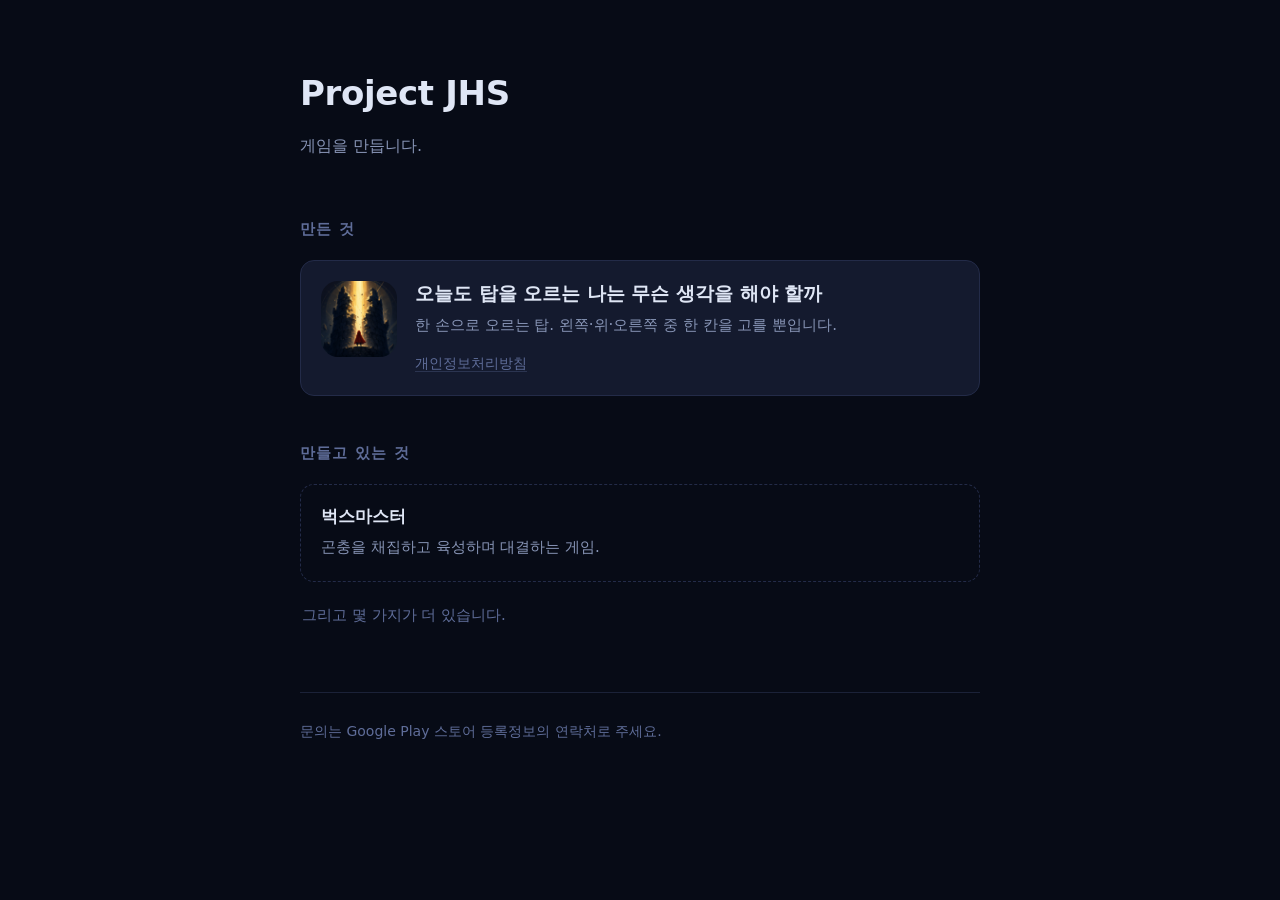
==== index.html @ ddb66b36 "개발자 페이지와 개인정보처리방침 Project JHS 의 공개 페이지입니다. 만드는 게임이 여럿이라 방침을 여기 한 저장소에 모으고, **게임마다 한 장씩** 둡니다.  한 장을 " ====
<!doctype html>
<html lang="ko">
<head>
<meta charset="utf-8">
<meta name="viewport" content="width=device-width, initial-scale=1">
<title>Project JHS</title>
<meta name="description" content="Project JHS — 게임을 만듭니다.">
<style>
  :root {
    --deep: #070b16; --wall: #141a2e; --panel: #19203a;
    --ink: #dfe6f5; --dim: #8794b5; --faint: #5f6d99; --red: #c02020;
  }
  * { margin: 0; padding: 0; box-sizing: border-box; }
  body {
    background: var(--deep); color: var(--ink);
    font: 16px/1.75 system-ui, -apple-system, "Apple SD Gothic Neo", sans-serif;
    padding: 64px 20px 90px;
  }
  .wrap { max-width: 680px; margin: 0 auto; }
  header { margin-bottom: 56px; }
  h1 { font-size: 34px; letter-spacing: -.01em; }
  .tag { color: var(--dim); margin-top: 8px; }
  h2 { font-size: 15px; color: var(--faint); letter-spacing: .08em;
       margin: 0 0 18px; font-weight: 600; }
  .game {
    display: flex; gap: 18px; align-items: flex-start;
    background: var(--wall); border: 1px solid #232b48;
    border-radius: 14px; padding: 20px; margin-bottom: 16px;
  }
  .game img { width: 76px; height: 76px; border-radius: 17px; flex: none; }
  .game .body { min-width: 0; }
  .game .name { font-size: 19px; font-weight: 700; line-height: 1.35; }
  .game .say { color: var(--dim); font-size: 15px; margin-top: 6px; }
  .game .links { margin-top: 12px; font-size: 14px; }
  .game .links a { color: var(--faint); text-decoration: none;
                   border-bottom: 1px solid #2b3450; }
  .game .links a:hover { color: var(--ink); border-color: var(--faint); }
  .game .links span { color: #2b3450; margin: 0 10px; }
  .soon { color: var(--faint); font-size: 15px; padding: 4px 2px; }
  /* 아직 안 낸 것 — 아이콘이 없으므로 글만 담습니다. 빈 네모를 두느니
     칸을 안 만드는 편이 낫습니다. */
  .making { background: none; border: 1px dashed #232b48; }
  .making .name { font-size: 17px; }
  footer { margin-top: 60px; padding-top: 26px; border-top: 1px solid #1b2238;
           color: var(--faint); font-size: 14px; }
  footer a { color: var(--dim); }
  @media (max-width: 480px) {
    body { padding: 44px 18px 70px; }
    h1 { font-size: 28px; }
    .game { gap: 14px; padding: 16px; }
    .game img { width: 60px; height: 60px; border-radius: 14px; }
  }
</style>
</head>
<body>
<div class="wrap">

  <header>
    <h1>Project JHS</h1>
    <p class="tag">게임을 만듭니다.</p>
  </header>

  <h2>만든 것</h2>

  <div class="game">
    <img src="icon.png" alt="">
    <div class="body">
      <div class="name">오늘도 탑을 오르는 나는 무슨 생각을 해야 할까</div>
      <div class="say">한 손으로 오르는 탑. 왼쪽·위·오른쪽 중 한 칸을 고를 뿐입니다.</div>
      <div class="links">
        <a href="privacy/whileclimbing.html">개인정보처리방침</a>
      </div>
    </div>
  </div>

  <h2 style="margin-top:44px">만들고 있는 것</h2>

  <div class="game making">
    <div class="body">
      <div class="name">벅스마스터</div>
      <div class="say">곤충을 채집하고 육성하며 대결하는 게임.</div>
    </div>
  </div>

  <p class="soon">그리고 몇 가지가 더 있습니다.</p>

  <footer>
    문의는 Google Play 스토어 등록정보의 연락처로 주세요.
  </footer>

</div>
</body>
</html>
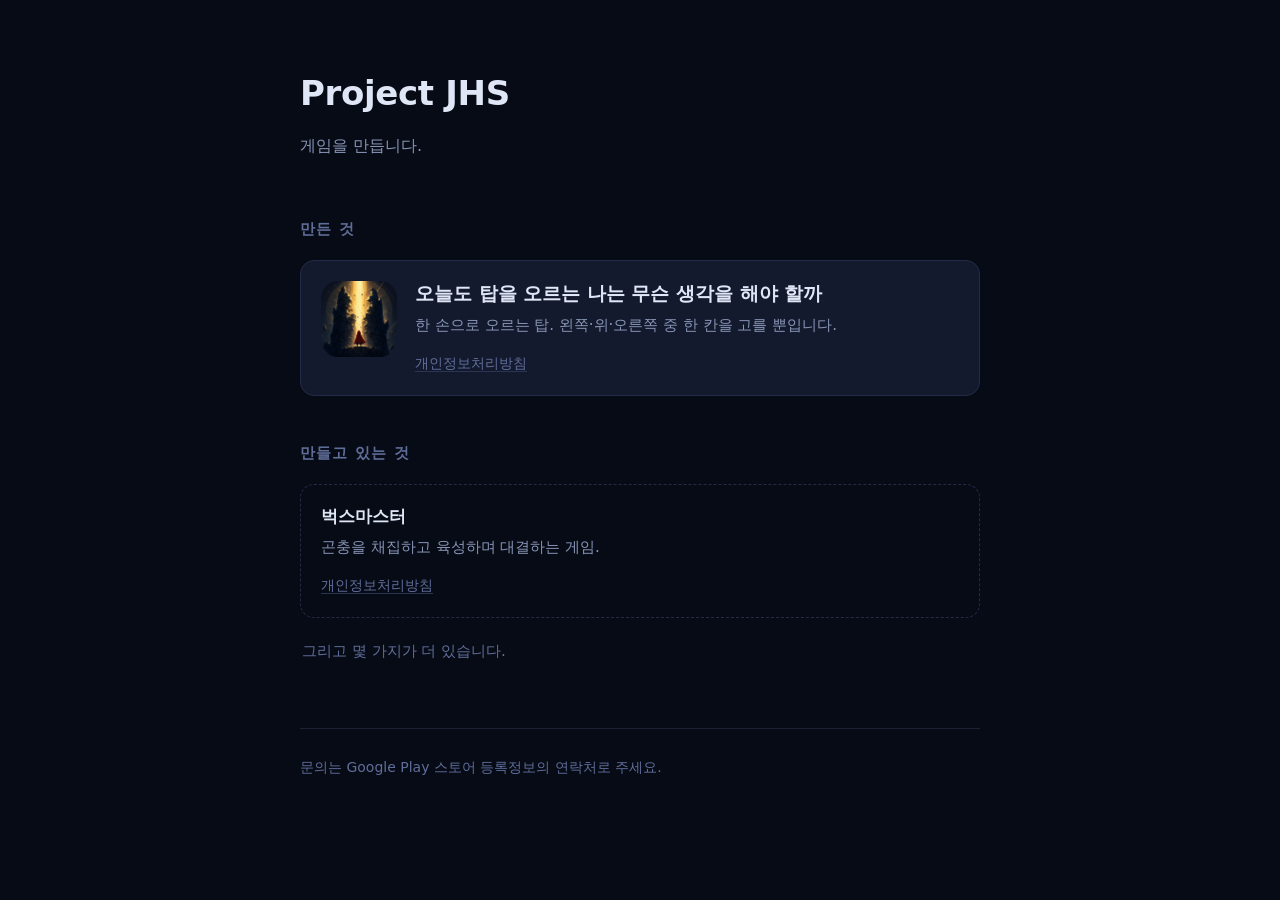
==== commit 704d8b58: "Publish versioned Bugs Master privacy pages without changing existing game policy" ====
--- a/index.html
+++ b/index.html
@@ -79,6 +79,9 @@
     <div class="body">
       <div class="name">벅스마스터</div>
       <div class="say">곤충을 채집하고 육성하며 대결하는 게임.</div>
+      <div class="links">
+        <a href="privacy/bugs-master.html">개인정보처리방침</a>
+      </div>
     </div>
   </div>
 
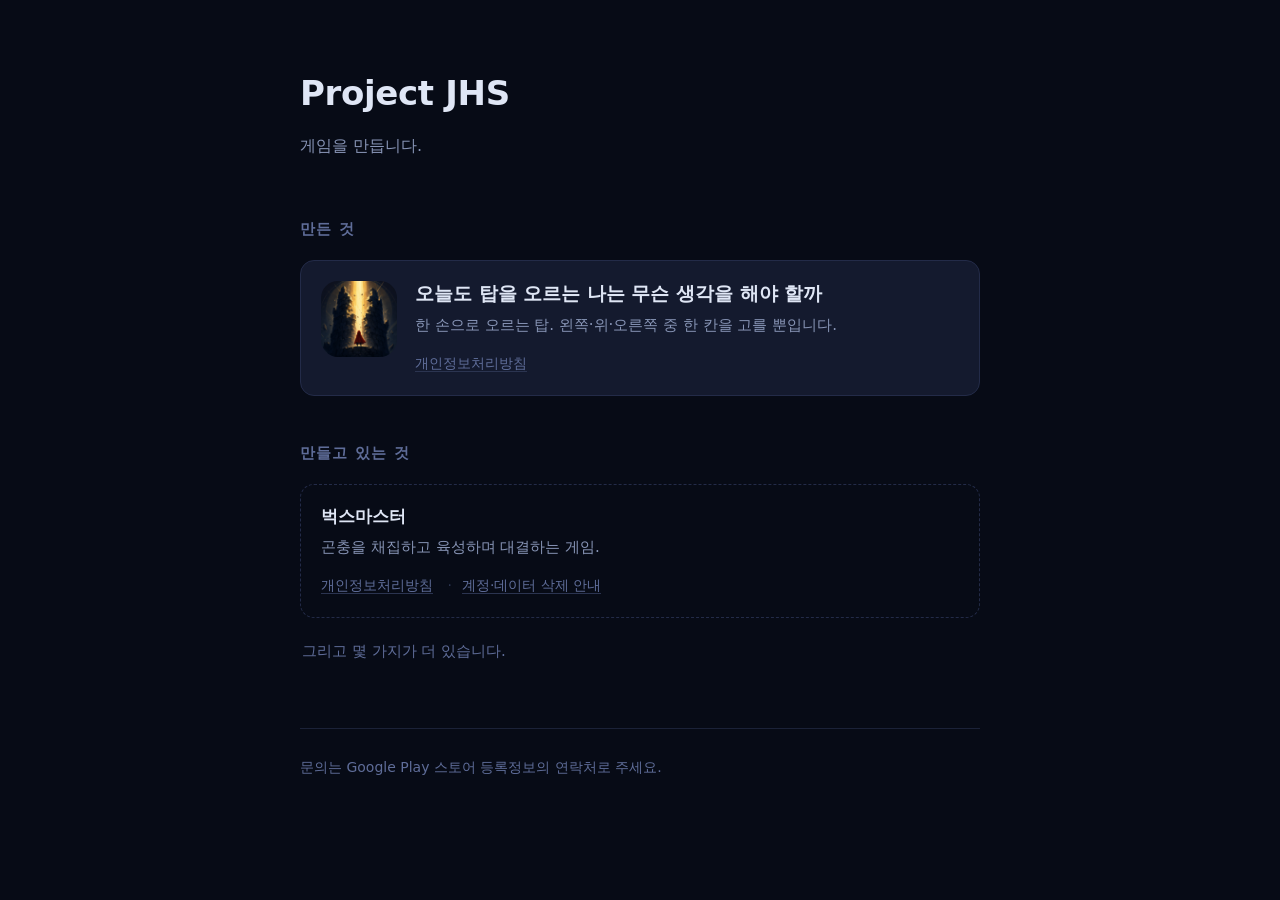
==== commit 91aacdba: "Add Bugs Master account and game data deletion guide" ====
--- a/index.html
+++ b/index.html
@@ -81,6 +81,7 @@
       <div class="say">곤충을 채집하고 육성하며 대결하는 게임.</div>
       <div class="links">
         <a href="privacy/bugs-master.html">개인정보처리방침</a>
+        <span>·</span><a href="privacy/bugs-master-deletion.html">계정·데이터 삭제 안내</a>
       </div>
     </div>
   </div>
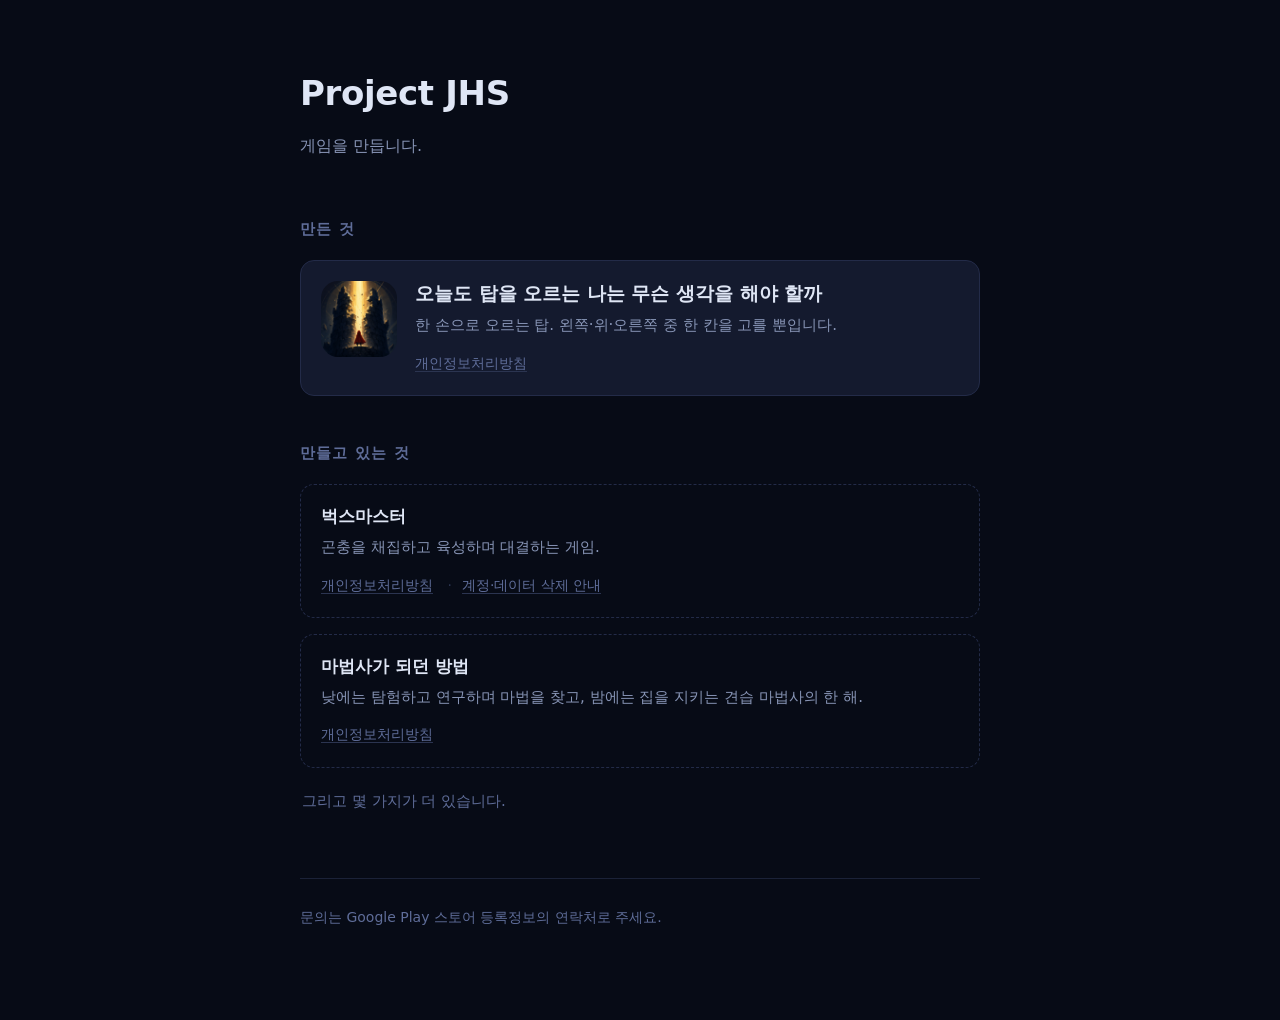
==== commit 8f0b4937: "Publish the How to Wizard privacy policy and list the game - privacy/how-to-wizard.html: device-only" ====
--- a/index.html
+++ b/index.html
@@ -86,6 +86,16 @@
     </div>
   </div>
 
+  <div class="game making">
+    <div class="body">
+      <div class="name">마법사가 되던 방법</div>
+      <div class="say">낮에는 탐험하고 연구하며 마법을 찾고, 밤에는 집을 지키는 견습 마법사의 한 해.</div>
+      <div class="links">
+        <a href="privacy/how-to-wizard.html">개인정보처리방침</a>
+      </div>
+    </div>
+  </div>
+
   <p class="soon">그리고 몇 가지가 더 있습니다.</p>
 
   <footer>
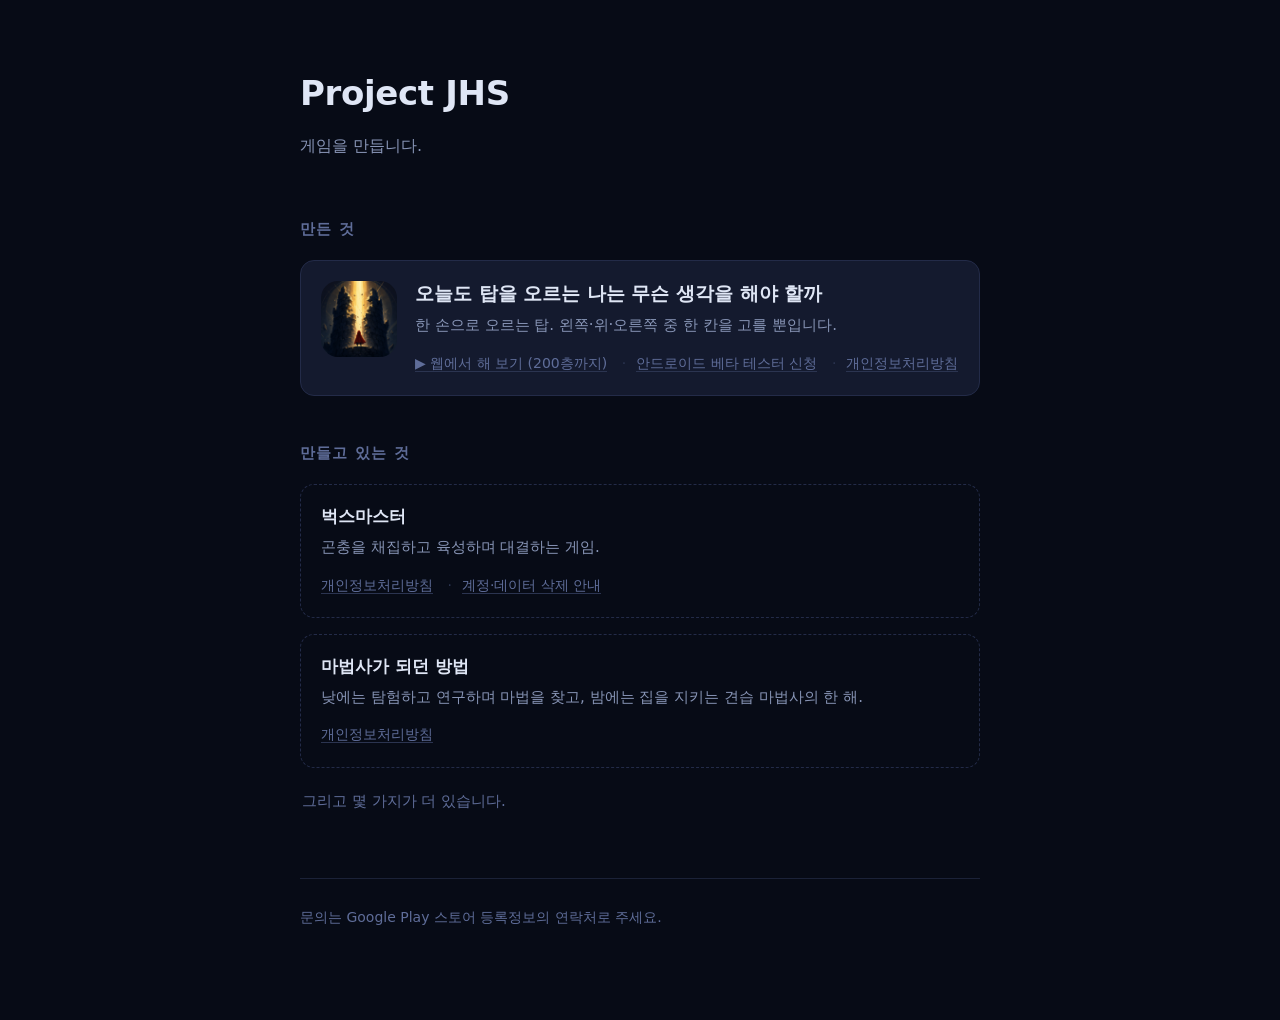
==== commit e3d84cf8: "오탑무 웹 체험판을 올립니다 (200층까지) whileclimbing/ 에 체험판 한 장(약 9.5MB)을 둡니다. 소스는 계속 비공개 저장소에 있고, 여기에는 구운 파일만 올립니" ====
--- a/index.html
+++ b/index.html
@@ -68,7 +68,9 @@
       <div class="name">오늘도 탑을 오르는 나는 무슨 생각을 해야 할까</div>
       <div class="say">한 손으로 오르는 탑. 왼쪽·위·오른쪽 중 한 칸을 고를 뿐입니다.</div>
       <div class="links">
-        <a href="privacy/whileclimbing.html">개인정보처리방침</a>
+        <a href="whileclimbing/">▶ 웹에서 해 보기 (200층까지)</a>
+        <span>·</span><a href="https://forms.gle/QesmukNxzQuQWf7YA">안드로이드 베타 테스터 신청</a>
+        <span>·</span><a href="privacy/whileclimbing.html">개인정보처리방침</a>
       </div>
     </div>
   </div>
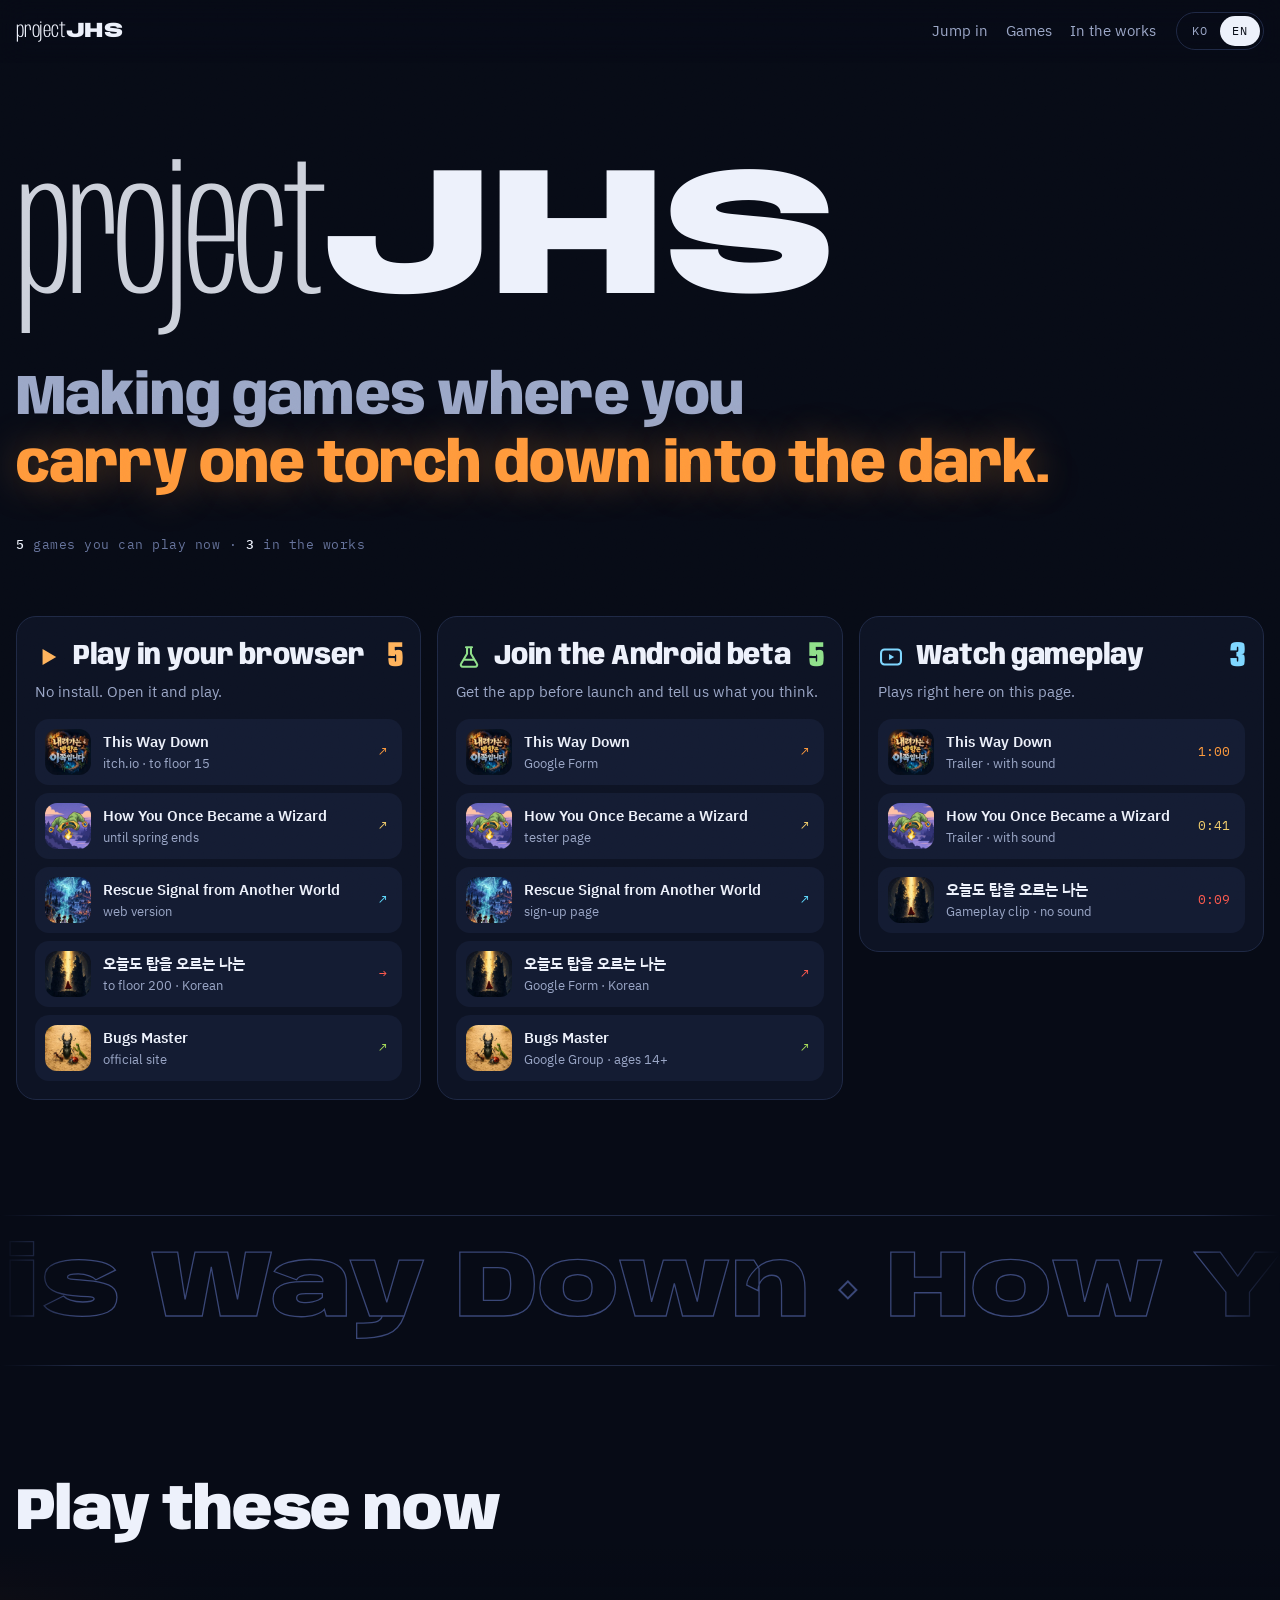
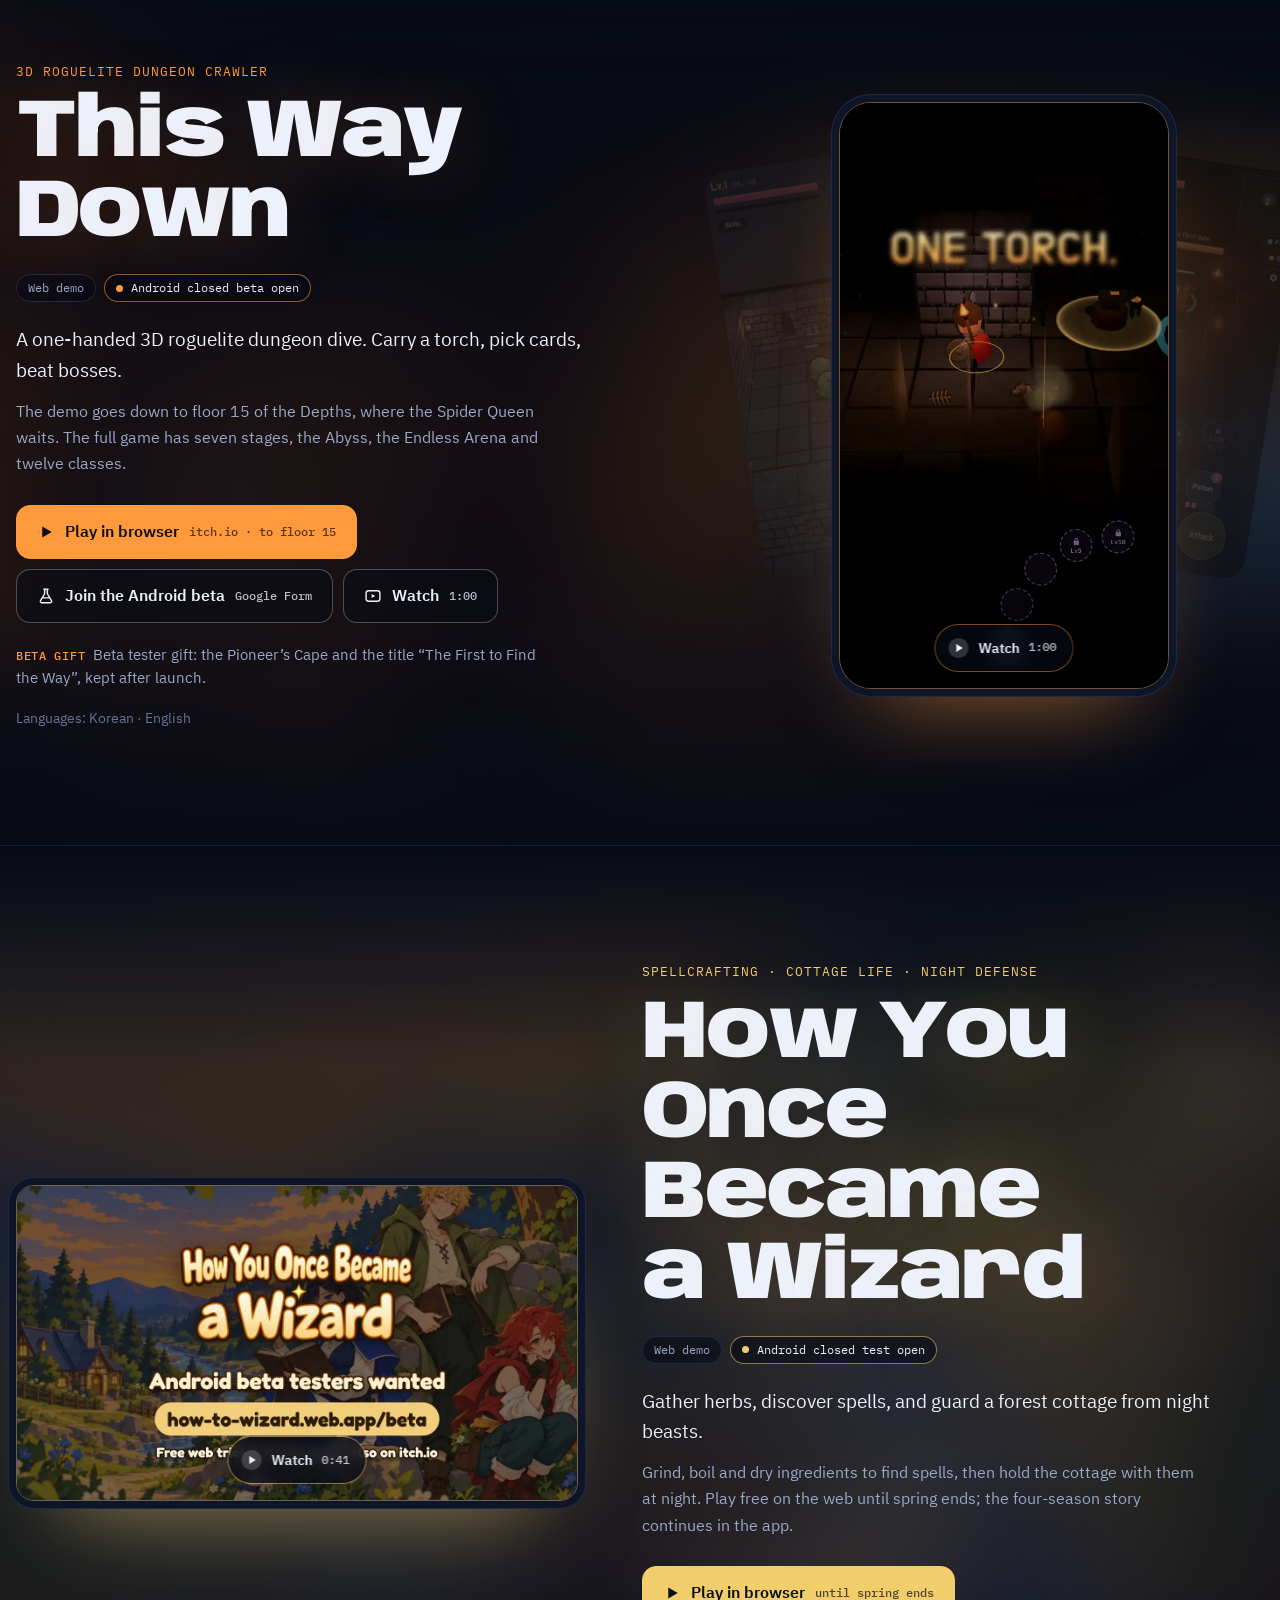
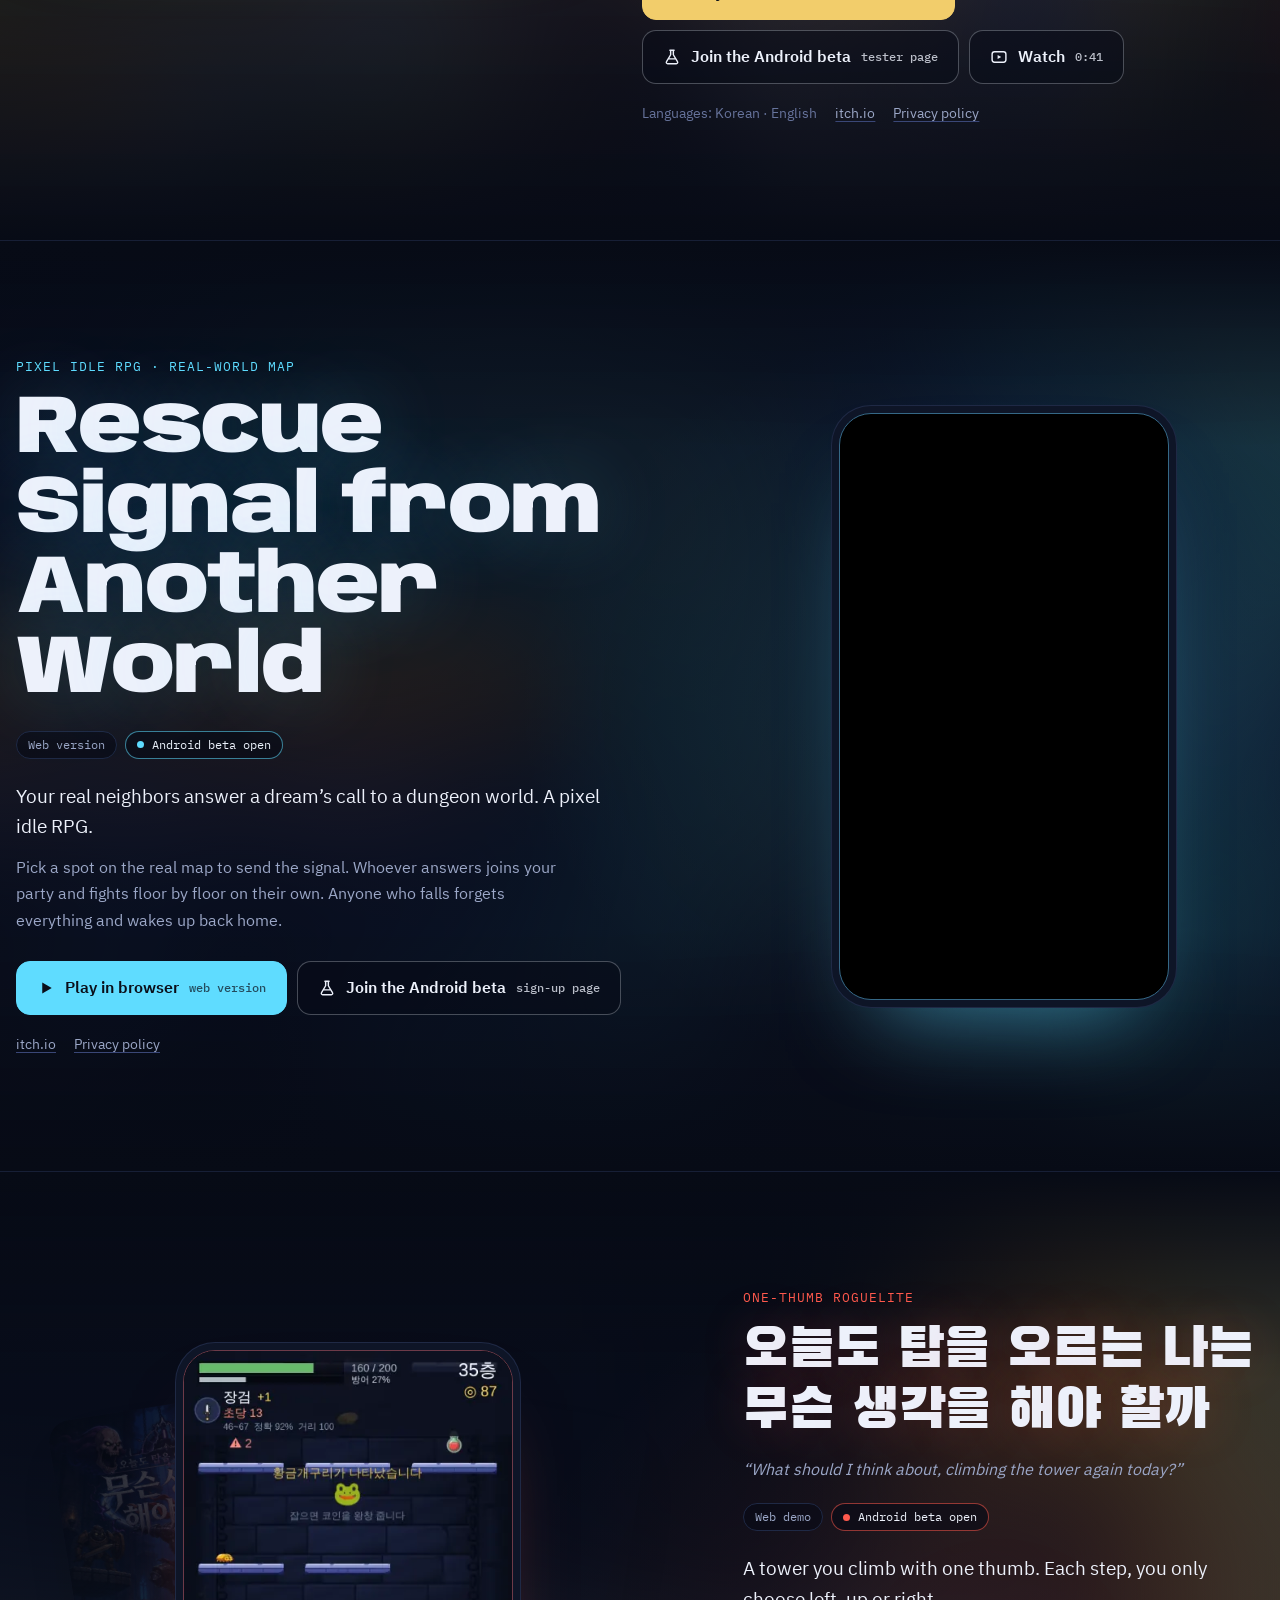
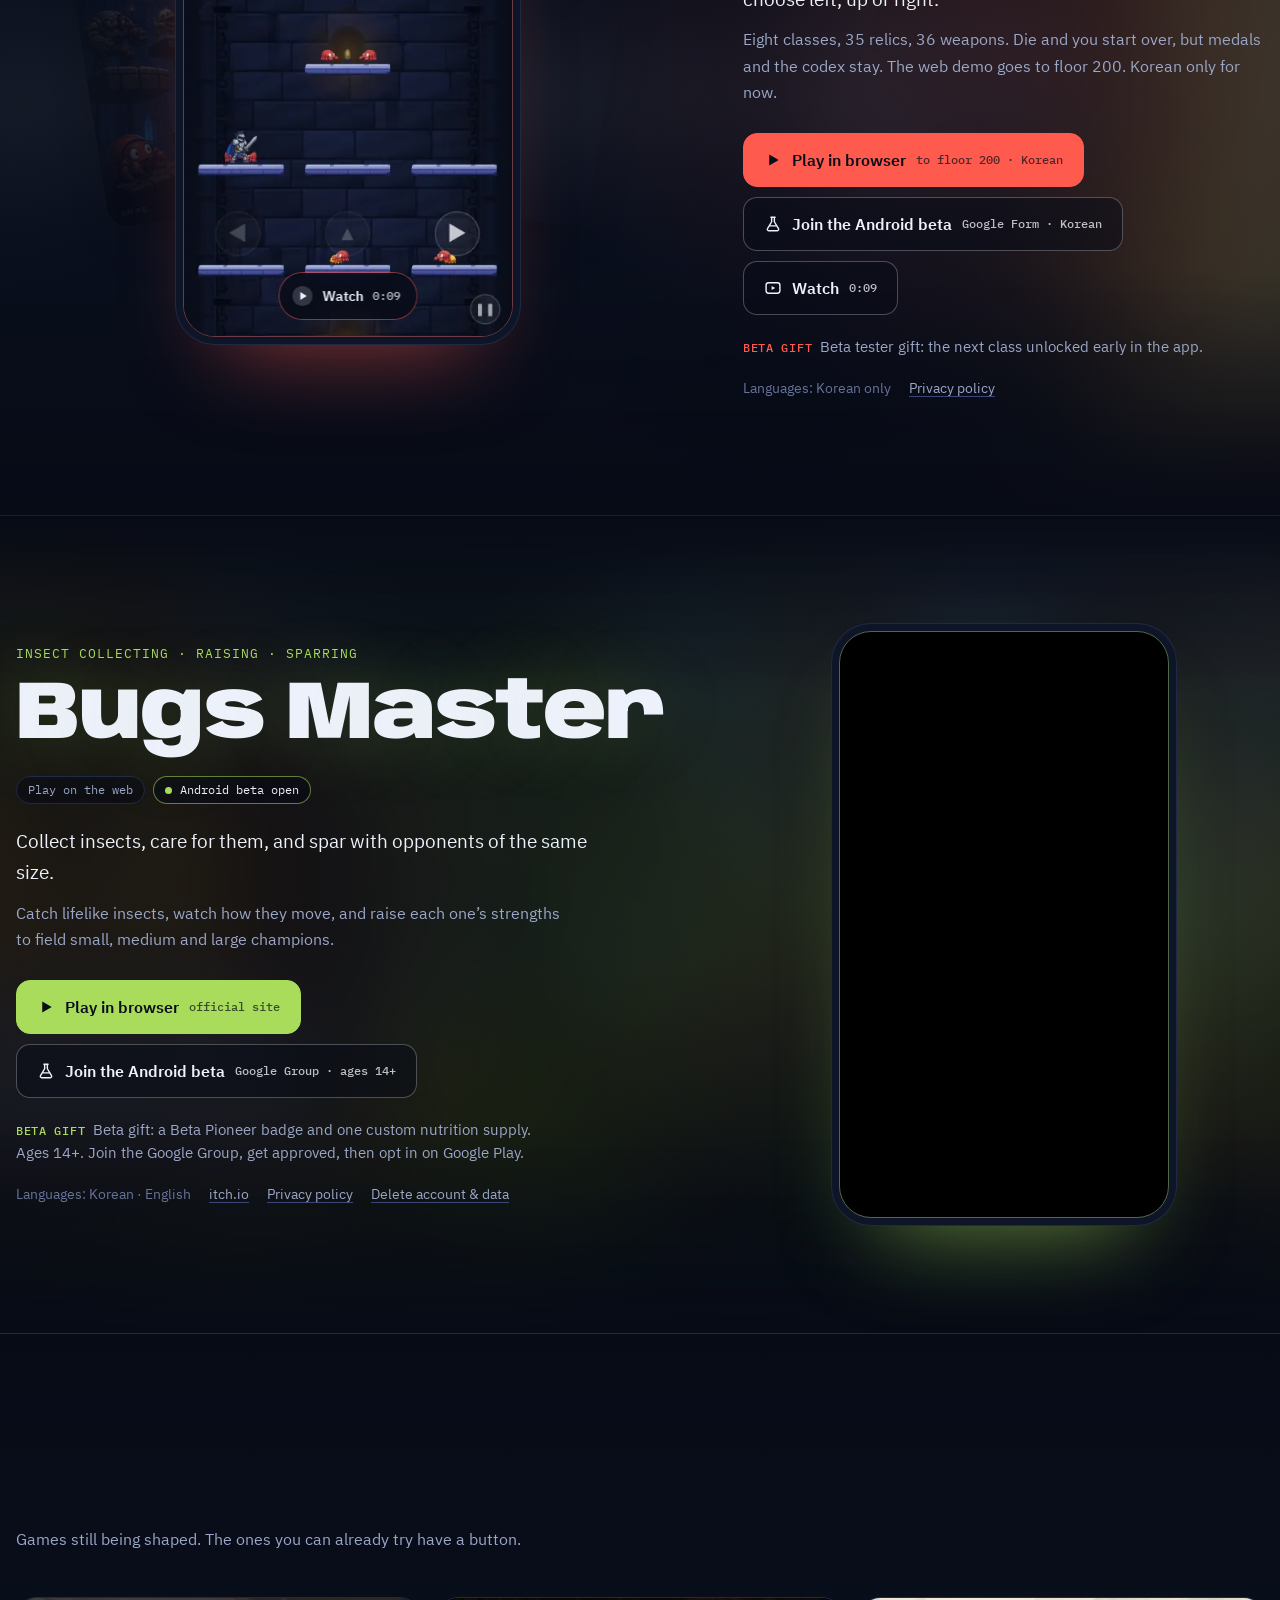
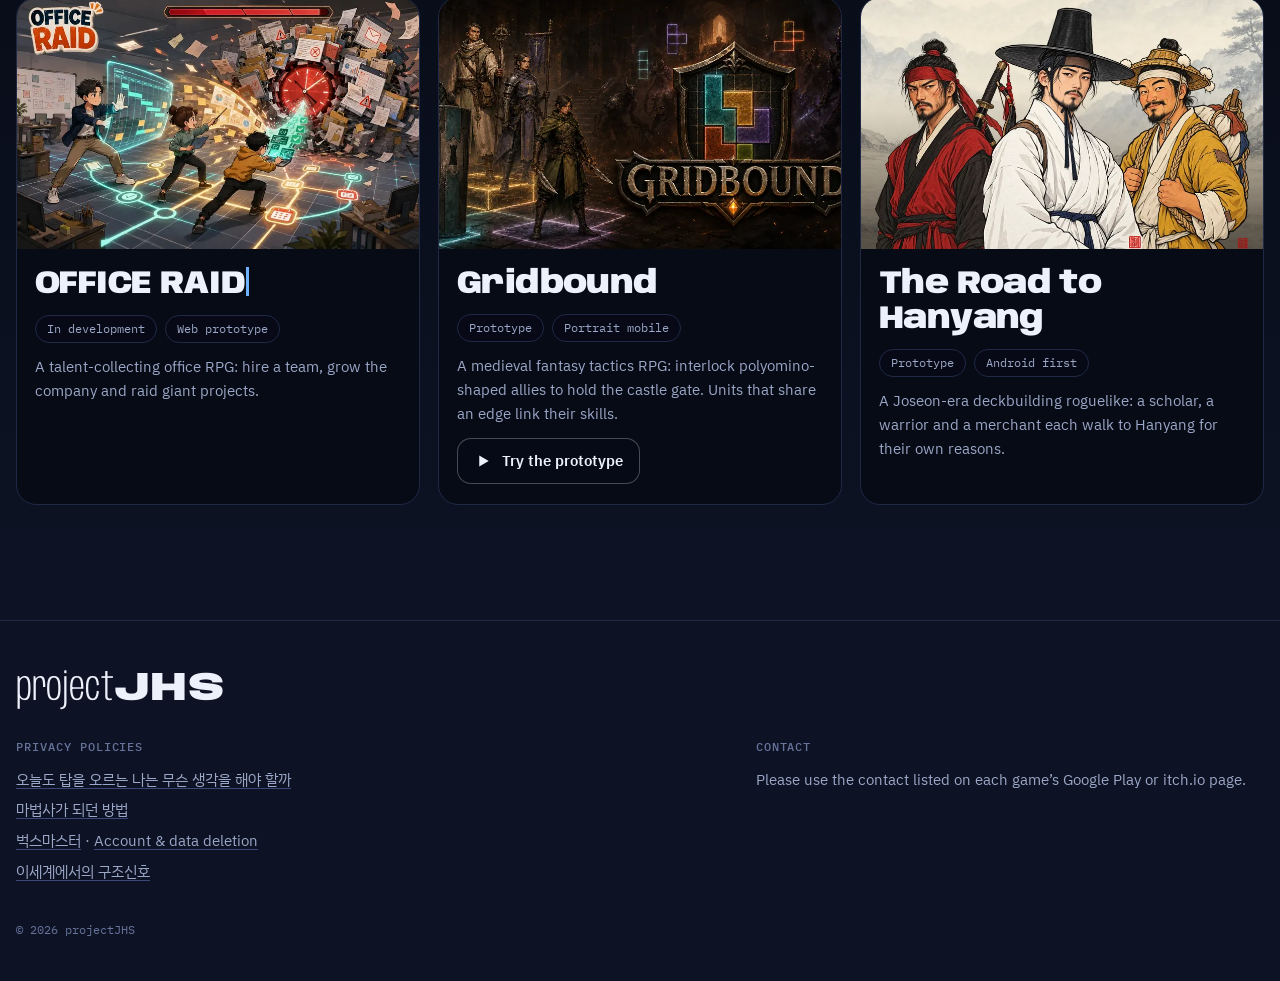
==== commit 47229d51: "첫 화면을 새로 만듭니다: 게임 8개 소개와 웹 체험·베타 신청·플레이 영상 바로 가기 (한국어/English) - 키네틱 타이포: 물결치듯 굵기와 폭이 바뀌는 projectJHS" ====
--- a/index.html
+++ b/index.html
@@ -2,108 +2,104 @@
 <html lang="ko">
 <head>
 <meta charset="utf-8">
-<meta name="viewport" content="width=device-width, initial-scale=1">
-<title>Project JHS</title>
-<meta name="description" content="Project JHS — 게임을 만듭니다.">
-<style>
-  :root {
-    --deep: #070b16; --wall: #141a2e; --panel: #19203a;
-    --ink: #dfe6f5; --dim: #8794b5; --faint: #5f6d99; --red: #c02020;
-  }
-  * { margin: 0; padding: 0; box-sizing: border-box; }
-  body {
-    background: var(--deep); color: var(--ink);
-    font: 16px/1.75 system-ui, -apple-system, "Apple SD Gothic Neo", sans-serif;
-    padding: 64px 20px 90px;
-  }
-  .wrap { max-width: 680px; margin: 0 auto; }
-  header { margin-bottom: 56px; }
-  h1 { font-size: 34px; letter-spacing: -.01em; }
-  .tag { color: var(--dim); margin-top: 8px; }
-  h2 { font-size: 15px; color: var(--faint); letter-spacing: .08em;
-       margin: 0 0 18px; font-weight: 600; }
-  .game {
-    display: flex; gap: 18px; align-items: flex-start;
-    background: var(--wall); border: 1px solid #232b48;
-    border-radius: 14px; padding: 20px; margin-bottom: 16px;
-  }
-  .game img { width: 76px; height: 76px; border-radius: 17px; flex: none; }
-  .game .body { min-width: 0; }
-  .game .name { font-size: 19px; font-weight: 700; line-height: 1.35; }
-  .game .say { color: var(--dim); font-size: 15px; margin-top: 6px; }
-  .game .links { margin-top: 12px; font-size: 14px; }
-  .game .links a { color: var(--faint); text-decoration: none;
-                   border-bottom: 1px solid #2b3450; }
-  .game .links a:hover { color: var(--ink); border-color: var(--faint); }
-  .game .links span { color: #2b3450; margin: 0 10px; }
-  .soon { color: var(--faint); font-size: 15px; padding: 4px 2px; }
-  /* 아직 안 낸 것 — 아이콘이 없으므로 글만 담습니다. 빈 네모를 두느니
-     칸을 안 만드는 편이 낫습니다. */
-  .making { background: none; border: 1px dashed #232b48; }
-  .making .name { font-size: 17px; }
-  footer { margin-top: 60px; padding-top: 26px; border-top: 1px solid #1b2238;
-           color: var(--faint); font-size: 14px; }
-  footer a { color: var(--dim); }
-  @media (max-width: 480px) {
-    body { padding: 44px 18px 70px; }
-    h1 { font-size: 28px; }
-    .game { gap: 14px; padding: 16px; }
-    .game img { width: 60px; height: 60px; border-radius: 14px; }
-  }
-</style>
+<meta name="viewport" content="width=device-width, initial-scale=1, viewport-fit=cover">
+<title>projectJHS</title>
+<meta name="description" content="projectJHS가 만든 게임과 만들고 있는 게임. 웹에서 바로 해 보고, 안드로이드 베타 테스터로 신청하고, 플레이 영상을 볼 수 있습니다.">
+<meta name="theme-color" content="#070b16">
+<meta property="og:type" content="website">
+<meta property="og:site_name" content="projectJHS">
+<meta property="og:title" content="projectJHS — 게임을 만듭니다">
+<meta property="og:description" content="웹에서 바로 해 보고, 안드로이드 베타 테스터로 신청하고, 플레이 영상을 보세요.">
+<meta property="og:image" content="https://ming87-star.github.io/projectjhs/assets/og.jpg">
+<meta property="og:url" content="https://ming87-star.github.io/projectjhs/">
+<meta name="twitter:card" content="summary_large_image">
+<link rel="icon" href="assets/favicon.svg" type="image/svg+xml">
+<link rel="preconnect" href="https://fonts.googleapis.com">
+<link rel="preconnect" href="https://fonts.gstatic.com" crossorigin>
+<link rel="stylesheet" href="https://fonts.googleapis.com/css2?family=Anybody:ital,wdth,wght@0,50..150,100..900;1,50..150,100..900&family=Black+Han+Sans&family=IBM+Plex+Mono:wght@500&family=IBM+Plex+Sans+KR:wght@400;500;600&display=swap">
+<link rel="stylesheet" href="https://fonts.googleapis.com/css2?family=Song+Myung&text=%ED%95%9C%EC%96%91%20%EA%B0%80%EB%8A%94%20%EA%B8%B8&display=swap">
+<link rel="stylesheet" href="site/style.css">
 </head>
 <body>
-<div class="wrap">
+<a class="skip" href="#play" data-t="skip">바로 가기로 건너뛰기</a>
 
-  <header>
-    <h1>Project JHS</h1>
-    <p class="tag">게임을 만듭니다.</p>
-  </header>
+<header class="bar">
+  <div class="bar-in">
+    <a class="bar-mark" href="#top" aria-label="projectJHS">project<b>JHS</b></a>
+    <nav class="bar-nav" aria-label="페이지 안내" data-t-aria="navLabel">
+      <a href="#play" data-t="navPlay">바로 가기</a>
+      <a href="#games" data-t="navGames">게임</a>
+      <a href="#making" data-t="navMaking">만드는 중</a>
+    </nav>
+    <div class="lang" role="group" aria-label="언어 / Language">
+      <button type="button" data-lang="ko" aria-pressed="true">KO</button>
+      <button type="button" data-lang="en" aria-pressed="false">EN</button>
+    </div>
+  </div>
+</header>
 
-  <h2>만든 것</h2>
+<main id="top">
+  <section class="hero" aria-labelledby="wordmark">
+    <h1 class="wordmark" id="wordmark" aria-label="projectJHS"><span class="wm-lo">project</span><span class="wm-hi">JHS</span></h1>
+    <p class="hero-line" id="hero-line"></p>
+    <p class="hero-count" id="hero-count"></p>
+  </section>
 
-  <div class="game">
-    <img src="icon.png" alt="">
-    <div class="body">
-      <div class="name">오늘도 탑을 오르는 나는 무슨 생각을 해야 할까</div>
-      <div class="say">한 손으로 오르는 탑. 왼쪽·위·오른쪽 중 한 칸을 고를 뿐입니다.</div>
-      <div class="links">
-        <a href="whileclimbing/">▶ 웹에서 해 보기 (200층까지)</a>
-        <span>·</span><a href="https://forms.gle/QesmukNxzQuQWf7YA">안드로이드 베타 테스터 신청</a>
-        <span>·</span><a href="privacy/whileclimbing.html">개인정보처리방침</a>
+  <section class="quick" id="play" aria-labelledby="quick-title">
+    <h2 class="sr" id="quick-title" data-t="quickTitle">바로 가기</h2>
+    <div class="quick-grid" id="quick-grid"></div>
+  </section>
+
+  <div class="marquee" id="marquee" aria-hidden="true"><div class="marquee-track" id="marquee-track"></div></div>
+
+  <section class="worlds" id="games" aria-labelledby="games-title">
+    <h2 class="band-title" id="games-title"><span data-t="gamesTitle">지금 해 볼 수 있는 게임</span></h2>
+    <div id="worlds"></div>
+  </section>
+
+  <section class="making" id="making" aria-labelledby="making-title">
+    <div class="making-in">
+      <h2 class="band-title" id="making-title"><span data-t="makingTitle">만들고 있는 게임</span></h2>
+      <p class="making-note" data-t="makingNote">아직 다듬는 중인 게임들입니다. 해 볼 수 있는 것은 단추를 달아 두었습니다.</p>
+      <div class="making-grid" id="making-grid"></div>
+    </div>
+  </section>
+</main>
+
+<footer class="foot">
+  <div class="foot-in">
+    <p class="foot-mark">project<b>JHS</b></p>
+    <div class="foot-cols">
+      <div>
+        <h2 class="foot-h" data-t="footPrivacy">개인정보처리방침</h2>
+        <ul class="foot-list">
+          <li><a href="privacy/whileclimbing.html">오늘도 탑을 오르는 나는 무슨 생각을 해야 할까</a></li>
+          <li><a href="privacy/how-to-wizard.html">마법사가 되던 방법</a></li>
+          <li><a href="privacy/bugs-master.html">벅스마스터</a> · <a href="privacy/bugs-master-deletion.html" data-t="footDeletion">계정·데이터 삭제 안내</a></li>
+          <li><a href="https://otherworld-sos.web.app/privacy.html">이세계에서의 구조신호</a></li>
+        </ul>
+      </div>
+      <div>
+        <h2 class="foot-h" data-t="footContact">문의</h2>
+        <p class="foot-p" data-t="footContactText">문의는 Google Play 스토어 등록정보의 연락처로 주세요.</p>
       </div>
     </div>
+    <p class="foot-small">© 2026 projectJHS</p>
   </div>
+</footer>
 
-  <h2 style="margin-top:44px">만들고 있는 것</h2>
+<dialog class="player" id="player" aria-labelledby="player-title">
+  <div class="player-box">
+    <div class="player-head">
+      <p class="player-title" id="player-title"></p>
+      <button type="button" class="player-close" id="player-close" data-t-aria="close" aria-label="닫기">✕</button>
+    </div>
+    <video id="player-video" controls playsinline preload="none"></video>
+  </div>
+</dialog>
 
-  <div class="game making">
-    <div class="body">
-      <div class="name">벅스마스터</div>
-      <div class="say">곤충을 채집하고 육성하며 대결하는 게임.</div>
-      <div class="links">
-        <a href="privacy/bugs-master.html">개인정보처리방침</a>
-        <span>·</span><a href="privacy/bugs-master-deletion.html">계정·데이터 삭제 안내</a>
-      </div>
-    </div>
-  </div>
-
-  <div class="game making">
-    <div class="body">
-      <div class="name">마법사가 되던 방법</div>
-      <div class="say">낮에는 탐험하고 연구하며 마법을 찾고, 밤에는 집을 지키는 견습 마법사의 한 해.</div>
-      <div class="links">
-        <a href="privacy/how-to-wizard.html">개인정보처리방침</a>
-      </div>
-    </div>
-  </div>
-
-  <p class="soon">그리고 몇 가지가 더 있습니다.</p>
-
-  <footer>
-    문의는 Google Play 스토어 등록정보의 연락처로 주세요.
-  </footer>
-
-</div>
+<noscript><p class="noscript">이 페이지는 자바스크립트가 켜져 있어야 게임 목록이 보입니다. · Please enable JavaScript to see the games.</p></noscript>
+<script src="site/games.js"></script>
+<script src="site/app.js"></script>
 </body>
 </html>
--- a/site/style.css
+++ b/site/style.css
@@ -0,0 +1,514 @@
+/* projectJHS — one night-blue "level select": a giant kinetic wordmark, three intent panels,
+   then one full-bleed band per game, each lit by its own accent. */
+:root {
+  --night: #070b16;
+  --night-2: #0d1324;
+  --night-3: #141c33;
+  --line: #1f2945;
+  --stroke: #3a4777;
+  --ink: #edf1fb;
+  --mute: #9ba7c7;
+  --faint: #66739b;
+  --on-accent: #0a0e19;
+  --accent: #ff9a3c;
+
+  --f-lat: "Anybody", "Arial Narrow", system-ui, sans-serif;
+  --f-ko: "Black Han Sans", "Apple SD Gothic Neo", "Malgun Gothic", "Noto Sans KR", sans-serif;
+  --f-body: "IBM Plex Sans KR", system-ui, -apple-system, "Apple SD Gothic Neo", "Malgun Gothic", sans-serif;
+  --f-mono: "IBM Plex Mono", "IBM Plex Sans KR", ui-monospace, SFMono-Regular, Menlo, Consolas, "Apple SD Gothic Neo", "Malgun Gothic", monospace;
+  --f-brush: "Song Myung", "Nanum Myeongjo", "AppleMyungjo", serif;
+  --f-label: var(--f-mono); /* short labels: mono in English, body face in Korean (mono spaces are too wide for Hangul) */
+
+  --gutter-l: max(16px, env(safe-area-inset-left, 0px));
+  --gutter-r: max(16px, env(safe-area-inset-right, 0px));
+  --wrap: 1280px;
+  color-scheme: dark;
+}
+
+*, *::before, *::after { box-sizing: border-box; }
+html { scroll-behavior: smooth; -webkit-text-size-adjust: 100%; }
+body {
+  margin: 0;
+  background: var(--night);
+  color: var(--ink);
+  font: 16px/1.7 var(--f-body);
+  word-break: keep-all;
+  overflow-wrap: break-word;
+  overflow-x: clip;
+}
+body::before { /* film grain: keeps the big dark fields from looking flat */
+  content: "";
+  position: fixed; inset: 0;
+  pointer-events: none; z-index: 100;
+  opacity: .055; mix-blend-mode: overlay;
+  background-image: url("data:image/svg+xml,%3Csvg xmlns='http://www.w3.org/2000/svg' width='180' height='180'%3E%3Cfilter id='n'%3E%3CfeTurbulence type='fractalNoise' baseFrequency='.85' numOctaves='2' stitchTiles='stitch'/%3E%3C/filter%3E%3Crect width='100%25' height='100%25' filter='url(%23n)'/%3E%3C/svg%3E");
+}
+img, video { max-width: 100%; }
+a { color: inherit; }
+button { font: inherit; color: inherit; }
+:focus-visible { outline: 2px solid var(--accent); outline-offset: 3px; border-radius: 6px; }
+html:lang(en) body { word-break: normal; }
+html:lang(ko) { --f-label: var(--f-body); }
+
+.sr {
+  position: absolute !important; width: 1px; height: 1px; margin: -1px; padding: 0;
+  overflow: hidden; clip: rect(0 0 0 0); white-space: nowrap; border: 0;
+}
+.skip {
+  position: absolute; left: var(--gutter-l); top: -60px; z-index: 50;
+  background: var(--ink); color: var(--night); padding: 8px 14px; border-radius: 10px;
+  font-weight: 600; text-decoration: none;
+}
+.skip:focus { top: calc(10px + env(safe-area-inset-top, 0px)); }
+
+/* ── top bar ─────────────────────────────────────────── */
+.bar {
+  position: sticky; top: 0; z-index: 30;
+  padding-top: env(safe-area-inset-top, 0px);
+  background: color-mix(in srgb, var(--night) 72%, transparent);
+  backdrop-filter: blur(14px) saturate(1.3);
+  -webkit-backdrop-filter: blur(14px) saturate(1.3);
+  border-bottom: 1px solid transparent;
+  transition: border-color .3s;
+}
+.bar.scrolled { border-bottom-color: var(--line); }
+.bar-in {
+  max-width: var(--wrap); margin: 0 auto;
+  padding: 12px var(--gutter-r) 12px var(--gutter-l);
+  display: flex; align-items: center; gap: 20px;
+}
+.bar-mark {
+  font-family: var(--f-lat); font-size: 21px; font-weight: 300; font-stretch: 80%;
+  text-decoration: none; letter-spacing: -.01em; line-height: 1;
+}
+.bar-mark b, .foot-mark b { font-weight: 900; font-stretch: 125%; }
+.bar-nav { display: flex; gap: 18px; margin-left: auto; font-size: 14.5px; }
+.bar-nav a { color: var(--mute); text-decoration: none; padding: 6px 0; }
+.bar-nav a:hover { color: var(--ink); }
+.lang { display: flex; border: 1px solid var(--line); border-radius: 999px; padding: 3px; }
+.lang button {
+  border: 0; background: none; cursor: pointer;
+  font-family: var(--f-mono); font-size: 12px; letter-spacing: .06em;
+  min-width: 40px; min-height: 30px; border-radius: 999px; color: var(--mute);
+}
+.lang button[aria-pressed="true"] { background: var(--ink); color: var(--night); }
+@media (max-width: 560px) {
+  .bar-nav { display: none; }
+  .lang { margin-left: auto; }
+}
+
+/* ── hero ────────────────────────────────────────────── */
+.hero {
+  max-width: var(--wrap); margin: 0 auto;
+  padding: clamp(36px, 8vw, 112px) var(--gutter-r) clamp(30px, 5vw, 60px) var(--gutter-l);
+}
+.wordmark {
+  margin: 0;
+  font-family: var(--f-lat);
+  font-size: clamp(44px, 14.2vw, 198px);
+  line-height: .86;
+  letter-spacing: -.035em;
+  white-space: nowrap;
+  font-weight: 400;
+  user-select: none;
+}
+.wordmark .l {
+  display: inline-block;
+  font-weight: var(--wA);
+  font-stretch: var(--sA);
+  animation:
+    wm-in .95s cubic-bezier(.16, .9, .24, 1.12) both,
+    wm-wave 4.2s ease-in-out infinite;
+  animation-delay: calc(var(--i) * 55ms), calc(var(--i) * -300ms);
+}
+.wordmark .lo { --wA: 250; --sA: 70%; --wB: 640; --sB: 104%; }
+.wordmark .hi { --wA: 900; --sA: 132%; --wB: 560; --sB: 86%; }
+.wordmark .hi { color: var(--ink); }
+.wordmark .lo { color: color-mix(in srgb, var(--ink) 86%, var(--night)); }
+.wordmark.near .l {
+  animation: none;
+  font-weight: var(--pw, var(--wA));
+  font-stretch: var(--ps, var(--sA));
+  transition: font-weight .28s ease-out, font-stretch .28s ease-out;
+}
+@keyframes wm-in {
+  from { opacity: 0; transform: translateY(.42em) scaleY(1.5); filter: blur(10px); }
+  60% { opacity: 1; filter: blur(0); }
+  to { opacity: 1; transform: none; filter: none; }
+}
+@keyframes wm-wave {
+  0%, 100% { font-weight: var(--wA); font-stretch: var(--sA); }
+  50% { font-weight: var(--wB); font-stretch: var(--sB); }
+}
+
+.hero-line {
+  margin: clamp(22px, 3.4vw, 44px) 0 0;
+  font-family: var(--f-ko);
+  font-size: clamp(27px, 4.4vw, 60px);
+  line-height: 1.2;
+  max-width: 16em;
+  font-weight: 400;
+}
+html:lang(en) .hero-line { font-family: var(--f-lat); font-weight: 800; font-stretch: 92%; letter-spacing: -.015em; max-width: 19em; }
+.hero-line .lead { color: var(--mute); }
+.rot {
+  --accent: #ff9a3c;
+  color: var(--accent);
+  text-decoration: none;
+  display: inline-block;
+  min-height: 1.2em;
+  text-shadow: 0 0 .7em color-mix(in srgb, var(--accent) 35%, transparent);
+}
+.rot:hover { text-decoration: underline; text-decoration-thickness: 2px; text-underline-offset: .18em; }
+@media (max-width: 640px) { .rot { min-height: 2.4em; } }
+.rot .w { display: inline-block; white-space: nowrap; }
+.rot .c { display: inline-block; }
+.rot.out .c { animation: rot-out .38s cubic-bezier(.5, 0, .9, .4) both; animation-delay: calc(var(--i) * 12ms); }
+.rot.in .c { animation: rot-in .62s cubic-bezier(.18, .9, .22, 1.15) both; animation-delay: calc(var(--i) * 19ms); }
+@keyframes rot-out { to { opacity: 0; transform: translateY(-.55em) rotate(-4deg); filter: blur(4px); } }
+@keyframes rot-in { from { opacity: 0; transform: translateY(.6em) rotate(5deg); filter: blur(4px); } to { opacity: 1; transform: none; filter: none; } }
+
+.hero-count {
+  margin: clamp(20px, 3vw, 34px) 0 0;
+  font-family: var(--f-label); font-size: 13px; letter-spacing: .04em; color: var(--faint);
+}
+.hero-count b { color: var(--ink); font-weight: 500; }
+
+/* ── quick panels (intent first: play · beta · watch) ── */
+.quick { max-width: var(--wrap); margin: 0 auto; padding: 0 var(--gutter-r) 0 var(--gutter-l); }
+.quick-grid { display: grid; grid-template-columns: repeat(3, minmax(0, 1fr)); gap: 16px; align-items: start; }
+@media (max-width: 980px) { .quick-grid { grid-template-columns: minmax(0, 1fr); } }
+.panel {
+  background: var(--night-2);
+  border: 1px solid var(--line);
+  border-radius: 20px;
+  padding: 22px 18px 18px;
+  min-width: 0;
+}
+.panel-h {
+  margin: 0;
+  display: flex; align-items: center; gap: 12px;
+  font-family: var(--f-ko); font-weight: 400;
+  font-size: clamp(23px, 2.2vw, 30px); line-height: 1.15;
+}
+html:lang(en) .panel-h { font-family: var(--f-lat); font-weight: 800; font-stretch: 88%; letter-spacing: -.01em; }
+.panel-h svg { width: 26px; height: 26px; flex: none; color: var(--panel-c); }
+.panel-n {
+  margin-left: auto;
+  font-family: var(--f-lat); font-weight: 900; font-stretch: 60%;
+  font-size: 1.25em; color: var(--panel-c); line-height: 1;
+}
+.panel-play { --panel-c: #ffb35c; }
+.panel-beta { --panel-c: #8fe08a; }
+.panel-video { --panel-c: #7fd7ff; }
+.panel-sub { margin: 6px 0 16px; color: var(--mute); font-size: 14.5px; line-height: 1.55; }
+.chips { list-style: none; margin: 0; padding: 0; display: grid; gap: 8px; }
+.chip {
+  width: 100%;
+  display: grid; grid-template-columns: 46px minmax(0, 1fr) auto; align-items: center; gap: 12px;
+  min-height: 64px; padding: 9px 14px 9px 9px;
+  border-radius: 14px;
+  background: var(--night-3);
+  border: 1px solid transparent;
+  color: var(--ink); text-decoration: none; text-align: left;
+  cursor: pointer;
+  transition: border-color .2s, background-color .2s, transform .25s cubic-bezier(.2, .9, .3, 1.3);
+}
+.chip:hover { border-color: color-mix(in srgb, var(--accent) 70%, transparent); background: color-mix(in srgb, var(--accent) 9%, var(--night-3)); transform: translateX(4px); }
+.chip:active { transform: translateX(2px) scale(.99); }
+.chip img { width: 46px; height: 46px; border-radius: 12px; display: block; background: var(--night); }
+.chip-text { min-width: 0; display: flex; flex-direction: column; }
+.chip-name { font-weight: 600; font-size: 15px; line-height: 1.35; }
+.chip-note { font-size: 12.5px; color: var(--mute); line-height: 1.4; margin-top: 2px; }
+.chip-go { font-family: var(--f-mono); font-size: 13px; color: var(--accent); white-space: nowrap; }
+
+/* ── marquee of titles, pushed by scroll speed ───────── */
+.marquee {
+  margin-top: clamp(64px, 9vw, 120px);
+  border-block: 1px solid var(--line);
+  padding-block: clamp(14px, 2vw, 22px);
+  overflow: hidden;
+  -webkit-mask-image: linear-gradient(90deg, transparent, #000 6%, #000 94%, transparent);
+  mask-image: linear-gradient(90deg, transparent, #000 6%, #000 94%, transparent);
+}
+.marquee-track { display: flex; align-items: center; width: max-content; will-change: transform; }
+.mq-item {
+  font-family: var(--f-ko); font-size: clamp(42px, 7.4vw, 112px); line-height: 1.1;
+  color: transparent; -webkit-text-stroke: 1.3px var(--stroke);
+  padding-inline: .32em; white-space: nowrap; text-decoration: none;
+  transition: color .3s, -webkit-text-stroke-color .3s;
+}
+.mq-item.lat { font-family: var(--f-lat); font-weight: 900; font-stretch: 120%; letter-spacing: -.01em; }
+.mq-item:hover { color: var(--accent); -webkit-text-stroke-color: var(--accent); }
+.mq-sep { width: .9rem; height: .9rem; flex: none; transform: rotate(45deg); border: 2px solid var(--stroke); }
+
+/* ── band titles ─────────────────────────────────────── */
+.band-title {
+  max-width: var(--wrap); margin: 0 auto;
+  padding: clamp(64px, 9vw, 120px) var(--gutter-r) 0 var(--gutter-l);
+  font-family: var(--f-ko); font-weight: 400;
+  font-size: clamp(32px, 4.6vw, 64px); line-height: 1.1;
+  text-wrap: balance;
+}
+html:lang(en) .band-title { font-family: var(--f-lat); font-weight: 900; font-stretch: 95%; letter-spacing: -.02em; }
+.making .band-title { padding-inline: 0; padding-top: 0; }
+
+/* ── one band per game ───────────────────────────────── */
+.world, .card { scroll-margin-top: 72px; }
+.world {
+  position: relative; isolation: isolate; overflow: hidden;
+  padding-block: clamp(64px, 9vw, 128px);
+}
+.world + .world { border-top: 1px solid color-mix(in srgb, var(--line) 70%, transparent); }
+.world::before { /* the game's own key art, melted into a glow */
+  content: ""; position: absolute; inset: -12%; z-index: -2;
+  background: var(--art) center / cover no-repeat;
+  filter: blur(54px) saturate(1.35);
+  opacity: .3; transform: scale(1.08);
+}
+.world::after {
+  content: ""; position: absolute; inset: 0; z-index: -1;
+  background:
+    linear-gradient(180deg, var(--night) 0%, color-mix(in srgb, var(--night) 40%, transparent) 22%, color-mix(in srgb, var(--night) 40%, transparent) 74%, var(--night) 100%),
+    radial-gradient(52% 58% at 78% 50%, color-mix(in srgb, var(--accent) 18%, transparent), transparent 72%);
+}
+.world-in {
+  max-width: var(--wrap); margin: 0 auto;
+  padding: 0 var(--gutter-r) 0 var(--gutter-l);
+  display: grid; grid-template-columns: minmax(0, 1.12fr) minmax(0, .88fr);
+  gap: clamp(32px, 5vw, 80px); align-items: center;
+}
+.world.is-wide .world-in { grid-template-columns: minmax(0, .95fr) minmax(0, 1.05fr); }
+.world:nth-child(even) .world-media { order: -1; }
+@media (max-width: 880px) {
+  .world-in, .world.is-wide .world-in { grid-template-columns: minmax(0, 1fr); }
+  .world:nth-child(even) .world-media { order: 0; }
+}
+.world-text { min-width: 0; }
+.world-kicker {
+  margin: 0;
+  font-family: var(--f-label); font-size: 12.5px; letter-spacing: .08em; text-transform: uppercase;
+  color: var(--accent);
+}
+.world-title {
+  margin: 12px 0 0;
+  font-family: var(--f-ko); font-weight: 400;
+  font-size: clamp(42px, 6.4vw, 98px); line-height: 1.04;
+  text-wrap: balance;
+  text-shadow: 0 0 .9em color-mix(in srgb, var(--accent) 22%, transparent);
+  cursor: default;
+}
+html:lang(en) .world-title.lat { font-family: var(--f-lat); font-weight: 900; font-stretch: 108%; letter-spacing: -.025em; line-height: .98; }
+.world[data-id="whileclimbing"] .world-title { font-size: clamp(34px, 4.3vw, 66px); line-height: 1.12; }
+.world-gloss { margin: 12px 0 0; color: var(--mute); font-style: italic; font-size: 16px; }
+.pills { display: flex; flex-wrap: wrap; gap: 8px; margin: 20px 0 0; padding: 0; list-style: none; }
+.pill {
+  font-family: var(--f-label); font-size: 12px; line-height: 1;
+  padding: 7px 11px; border-radius: 999px;
+  border: 1px solid var(--line); color: var(--mute);
+  background: color-mix(in srgb, var(--night) 60%, transparent);
+}
+.pill.live { color: var(--ink); border-color: color-mix(in srgb, var(--accent) 55%, transparent); display: inline-flex; align-items: center; gap: 8px; }
+.pill.live::before {
+  content: ""; width: 7px; height: 7px; border-radius: 50%; background: var(--accent);
+  box-shadow: 0 0 0 0 color-mix(in srgb, var(--accent) 60%, transparent);
+  animation: pulse 2.2s ease-out infinite;
+}
+@keyframes pulse { 0% { box-shadow: 0 0 0 0 color-mix(in srgb, var(--accent) 55%, transparent); } 80%, 100% { box-shadow: 0 0 0 9px transparent; } }
+.world-pitch { margin: 22px 0 0; font-size: clamp(17px, 1.45vw, 20px); line-height: 1.65; max-width: 32em; }
+.world-detail { margin: 12px 0 0; color: var(--mute); font-size: 15.5px; max-width: 36em; }
+.actions { display: flex; flex-wrap: wrap; gap: 10px; margin-top: 28px; }
+.btn {
+  display: inline-flex; align-items: center; gap: 10px;
+  min-height: 54px; padding: 8px 20px;
+  border-radius: 14px; border: 1.5px solid transparent;
+  font-weight: 600; font-size: 15.5px; line-height: 1.25; text-decoration: none;
+  cursor: pointer; background: none;
+  transition: transform .25s cubic-bezier(.2, .9, .3, 1.3), background-color .2s, border-color .2s, color .2s;
+}
+.btn:hover { transform: translateY(-2px); }
+.btn:active { transform: translateY(0) scale(.98); }
+.btn svg { width: 18px; height: 18px; flex: none; }
+.btn small { font-family: var(--f-label); font-weight: 500; font-size: 11.5px; opacity: .78; }
+@media (max-width: 560px) {
+  .actions { flex-direction: column; align-items: stretch; }
+  .actions .btn { width: 100%; }
+  .actions .btn small { margin-left: auto; text-align: right; }
+}
+.btn-main { background: var(--accent); color: var(--on-accent); border-color: var(--accent); }
+.btn-main small { opacity: .7; }
+.btn-line { color: var(--ink); border-color: color-mix(in srgb, var(--ink) 28%, transparent); background: color-mix(in srgb, var(--night) 50%, transparent); }
+.btn-line:hover { border-color: var(--accent); color: var(--accent); }
+.perk { margin: 20px 0 0; font-size: 14.5px; color: var(--mute); max-width: 36em; line-height: 1.6; }
+.perk b {
+  font-family: var(--f-label); font-weight: 500; font-size: 11.5px; letter-spacing: .06em;
+  color: var(--accent); margin-right: 8px; text-transform: uppercase;
+}
+.world-meta { margin: 18px 0 0; display: flex; flex-wrap: wrap; gap: 6px 18px; font-size: 13.5px; color: var(--faint); }
+.world-meta a { color: var(--mute); text-decoration: underline; text-decoration-color: var(--stroke); text-underline-offset: .22em; }
+.world-meta a:hover { color: var(--ink); text-decoration-color: var(--accent); }
+
+/* media: a phone (tall) or a monitor (wide) */
+.world-media { min-width: 0; display: flex; justify-content: center; }
+.screen { position: relative; width: min(100%, 330px); aspect-ratio: 9 / 16; }
+.screen.wide { width: 100%; aspect-ratio: 16 / 9; }
+.screen-frame {
+  position: absolute; inset: 0; overflow: hidden;
+  border-radius: 32px; background: #000;
+  border: 1px solid color-mix(in srgb, var(--accent) 35%, var(--line));
+  box-shadow:
+    0 0 0 7px color-mix(in srgb, var(--night-2) 90%, transparent),
+    0 0 0 8px var(--line),
+    0 50px 90px -40px color-mix(in srgb, var(--accent) 55%, transparent);
+}
+.screen.wide .screen-frame { border-radius: 18px; }
+.screen-frame video, .screen-frame img { position: absolute; inset: 0; width: 100%; height: 100%; object-fit: cover; display: block; }
+.screen-frame .shot { opacity: 0; transition: opacity 1s ease; }
+.screen-frame .shot.on { opacity: 1; }
+.fan { position: absolute; top: 9%; width: 70%; aspect-ratio: 9 / 16; border-radius: 22px; object-fit: cover; z-index: -1; opacity: .5; filter: saturate(.85) brightness(.62); box-shadow: 0 30px 60px -30px #000; }
+.fan.l { left: 0; transform: translateX(-46%) rotate(-9deg); }
+.fan.r { right: 0; transform: translateX(46%) rotate(9deg); }
+@media (max-width: 880px) { .fan { display: none; } }
+.screen-play {
+  position: absolute; left: 50%; bottom: 18px; transform: translateX(-50%);
+  display: inline-flex; align-items: center; gap: 9px; white-space: nowrap;
+  padding: 10px 16px 10px 12px; min-height: 46px;
+  border: 0; border-radius: 999px; cursor: pointer;
+  background: color-mix(in srgb, var(--night) 72%, transparent);
+  backdrop-filter: blur(8px); -webkit-backdrop-filter: blur(8px);
+  color: var(--ink); font-weight: 600; font-size: 14px;
+  box-shadow: 0 0 0 1px color-mix(in srgb, var(--accent) 50%, transparent);
+  transition: background-color .2s, transform .25s cubic-bezier(.2, .9, .3, 1.3);
+}
+.screen-play:hover { background: var(--accent); color: var(--on-accent); transform: translateX(-50%) translateY(-2px); }
+.screen-play svg { width: 22px; height: 22px; }
+.screen-play small { font-family: var(--f-label); font-weight: 500; font-size: 12px; opacity: .8; }
+
+/* ── in the works ────────────────────────────────────── */
+.making { border-top: 1px solid var(--line); padding-block: clamp(64px, 9vw, 120px); background: linear-gradient(180deg, var(--night), var(--night-2)); }
+.making-in { max-width: var(--wrap); margin: 0 auto; padding: 0 var(--gutter-r) 0 var(--gutter-l); }
+.making-note { margin: 12px 0 0; color: var(--mute); max-width: 40em; }
+.making-grid { margin-top: clamp(28px, 4vw, 44px); display: grid; grid-template-columns: repeat(3, minmax(0, 1fr)); gap: 18px; }
+@media (max-width: 980px) { .making-grid { grid-template-columns: repeat(2, minmax(0, 1fr)); } }
+@media (max-width: 640px) { .making-grid { grid-template-columns: minmax(0, 1fr); } }
+.card {
+  display: flex; flex-direction: column; min-width: 0;
+  background: var(--night); border: 1px solid var(--line); border-radius: 20px; overflow: hidden;
+  transition: border-color .25s, transform .3s cubic-bezier(.2, .9, .3, 1.2);
+}
+.card:hover { border-color: color-mix(in srgb, var(--accent) 60%, var(--line)); transform: translateY(-4px); }
+.card-art { aspect-ratio: 16 / 10; overflow: hidden; background: var(--night-3); }
+.card-art img { width: 100%; height: 100%; object-fit: cover; display: block; transition: transform .8s cubic-bezier(.2, .8, .2, 1); }
+.card:hover .card-art img { transform: scale(1.05); }
+.card-body { padding: 18px 18px 20px; display: flex; flex-direction: column; gap: 12px; flex: 1; }
+.card-title { margin: 0; font-family: var(--f-ko); font-weight: 400; font-size: clamp(27px, 2.5vw, 34px); line-height: 1.1; }
+html:lang(en) .card-title.lat { font-family: var(--f-lat); font-weight: 900; font-stretch: 105%; letter-spacing: -.02em; }
+.card[data-id="road-to-hanyang"] .card-title { font-family: var(--f-brush); }
+html:lang(en) .card[data-id="road-to-hanyang"] .card-title.lat { font-family: var(--f-lat); }
+.card .pills { margin: 0; }
+.card-pitch { margin: 0; color: var(--mute); font-size: 15px; line-height: 1.6; }
+.card-go { margin-top: auto; align-self: flex-start; min-height: 46px; padding: 6px 16px; font-size: 14.5px; }
+
+/* ── footer ──────────────────────────────────────────── */
+.foot { border-top: 1px solid var(--line); background: var(--night-2); }
+.foot-in { max-width: var(--wrap); margin: 0 auto; padding: 48px var(--gutter-r) calc(40px + env(safe-area-inset-bottom, 0px)) var(--gutter-l); }
+.foot-mark { margin: 0; font-family: var(--f-lat); font-weight: 300; font-stretch: 80%; font-size: 40px; line-height: 1; }
+.foot-cols { margin-top: 28px; display: grid; grid-template-columns: minmax(0, 1.4fr) minmax(0, 1fr); gap: 28px; }
+@media (max-width: 720px) { .foot-cols { grid-template-columns: minmax(0, 1fr); } }
+.foot-h { margin: 0 0 10px; font-family: var(--f-label); font-weight: 500; font-size: 12px; letter-spacing: .08em; text-transform: uppercase; color: var(--faint); }
+.foot-list { margin: 0; padding: 0; list-style: none; display: grid; gap: 6px; font-size: 14.5px; color: var(--mute); }
+.foot-list a, .foot-p a { color: var(--mute); text-underline-offset: .22em; text-decoration-color: var(--stroke); }
+.foot-list a:hover { color: var(--ink); }
+.foot-p { margin: 0; color: var(--mute); font-size: 14.5px; }
+.foot-small { margin: 36px 0 0; font-family: var(--f-mono); font-size: 12px; color: var(--faint); }
+.noscript { max-width: var(--wrap); margin: 20px auto; padding: 0 16px; color: var(--mute); }
+
+/* ── video player ────────────────────────────────────── */
+.player { padding: 0; border: 0; background: transparent; color: var(--ink); max-width: 100vw; max-height: 100dvh; overflow: visible; }
+.player::backdrop { background: rgba(3, 5, 11, .88); backdrop-filter: blur(6px); -webkit-backdrop-filter: blur(6px); }
+.player-box { display: flex; flex-direction: column; gap: 10px; }
+.player-head { display: flex; align-items: center; gap: 12px; }
+.player-title { margin: 0; font-weight: 600; font-size: 15px; flex: 1; min-width: 0; }
+.player-close {
+  width: 44px; height: 44px; flex: none; border-radius: 50%;
+  border: 1px solid var(--stroke); background: var(--night-2); cursor: pointer; font-size: 16px;
+}
+.player-close:hover { border-color: var(--ink); }
+.player video { display: block; background: #000; border-radius: 16px; }
+.player.tall video { height: min(calc(100dvh - 110px), 960px); width: auto; aspect-ratio: 9 / 16; max-width: calc(100vw - 32px); }
+.player.wide video { width: min(1120px, calc(100vw - 32px)); height: auto; aspect-ratio: 16 / 9; max-height: calc(100dvh - 110px); }
+
+/* ── kinetic type: titles split into letters, each game moves its own way ── */
+.kt-in { display: inline; }
+.kt .w { display: inline-block; white-space: nowrap; }
+.kt .c { display: inline-block; }
+.kt.kt-wait .c { opacity: 0; }
+.kt.kt-play .c {
+  animation: var(--kt-anim, kt-rise) var(--kt-dur, .8s) var(--kt-ease, cubic-bezier(.2, .85, .25, 1.1)) both;
+  animation-delay: calc(var(--i) * var(--kt-step, 34ms) + var(--kt-delay, 0ms));
+}
+[data-motion="descend"] .kt, .kt[data-motion="descend"] { --kt-anim: kt-descend; --kt-ease: cubic-bezier(.3, 1.45, .5, 1); --kt-dur: .9s; }
+[data-motion="climb"] .kt, .kt[data-motion="climb"] { --kt-anim: kt-climb; --kt-step: 42ms; --kt-dur: .75s; --kt-ease: cubic-bezier(.3, .7, .3, 1); }
+[data-motion="signal"] .kt, .kt[data-motion="signal"] { --kt-anim: kt-signal; --kt-dur: 1.1s; --kt-step: 28ms; --kt-ease: linear; }
+[data-motion="magic"] .kt, .kt[data-motion="magic"] { --kt-anim: kt-magic; --kt-dur: 1s; --kt-step: 46ms; }
+[data-motion="crawl"] .kt, .kt[data-motion="crawl"] { --kt-anim: kt-crawl; --kt-dur: .8s; --kt-step: 52ms; }
+[data-motion="type"] .kt, .kt[data-motion="type"] { --kt-anim: kt-type; --kt-dur: .01s; --kt-step: 70ms; --kt-ease: linear; }
+[data-motion="snap"] .kt, .kt[data-motion="snap"] { --kt-anim: kt-snap; --kt-dur: .7s; --kt-step: 40ms; --kt-ease: steps(4, jump-end); }
+[data-motion="brush"] .kt, .kt[data-motion="brush"] { --kt-anim: kt-brush; --kt-dur: .9s; --kt-step: 120ms; --kt-ease: cubic-bezier(.6, 0, .2, 1); }
+
+@keyframes kt-rise { from { opacity: 0; transform: translateY(.7em); } to { opacity: 1; transform: none; } }
+@keyframes kt-descend {
+  from { opacity: 0; transform: translateY(-.85em) rotate(-7deg); }
+  55% { opacity: 1; }
+  to { opacity: 1; transform: none; }
+}
+@keyframes kt-climb {
+  0% { opacity: 0; transform: translateY(.95em); }
+  55% { opacity: 1; transform: translateY(-.14em); }
+  78% { transform: translateY(.03em); }
+  100% { opacity: 1; transform: none; }
+}
+@keyframes kt-signal {
+  0% { opacity: 0; transform: translateX(-.1em) skewX(-12deg); color: var(--accent); }
+  10% { opacity: 1; }
+  16% { opacity: .1; }
+  28% { opacity: 1; transform: translateX(.06em) skewX(6deg); }
+  38% { opacity: .35; }
+  52% { opacity: 1; transform: none; color: var(--accent); text-shadow: 0 0 .5em var(--accent); }
+  100% { opacity: 1; transform: none; }
+}
+@keyframes kt-magic {
+  0% { opacity: 0; transform: scale(.25) rotate(-20deg); filter: blur(8px); }
+  58% { opacity: 1; transform: scale(1.14) rotate(4deg); filter: blur(0); color: var(--accent); text-shadow: 0 0 .45em var(--accent); }
+  100% { opacity: 1; transform: none; filter: none; }
+}
+@keyframes kt-crawl {
+  0% { opacity: 0; transform: translateX(-1em) skewX(-26deg); }
+  45% { opacity: 1; transform: translateX(.1em) skewX(11deg); }
+  70% { transform: translateX(-.04em) skewX(-5deg); }
+  100% { opacity: 1; transform: none; }
+}
+@keyframes kt-type { from { opacity: 0; } to { opacity: 1; } }
+@keyframes kt-snap {
+  0% { opacity: 0; transform: translate(var(--sx, 0), var(--sy, 0)); }
+  25% { opacity: 1; }
+  100% { opacity: 1; transform: none; }
+}
+@keyframes kt-brush {
+  from { opacity: .15; clip-path: inset(0 100% 0 0); filter: blur(3px); }
+  to { opacity: 1; clip-path: inset(0 0 0 0); filter: none; }
+}
+.kt[data-motion="type"].kt-play::after, [data-motion="type"] .kt.kt-play::after {
+  content: ""; display: inline-block; width: .08em; height: .9em; margin-left: .06em;
+  vertical-align: -.08em; background: var(--accent);
+  animation: caret 1s steps(1) infinite;
+}
+@keyframes caret { 50% { opacity: 0; } }
+
+/* ── people who asked for less motion get the still version ── */
+@media (prefers-reduced-motion: reduce) {
+  html { scroll-behavior: auto; }
+  *, *::before, *::after { animation-duration: .001ms !important; animation-iteration-count: 1 !important; transition-duration: .001ms !important; }
+  .kt .c, .kt.kt-wait .c { opacity: 1 !important; transform: none !important; filter: none !important; clip-path: none !important; }
+  .wordmark .l { font-weight: var(--wA); font-stretch: var(--sA); }
+}
